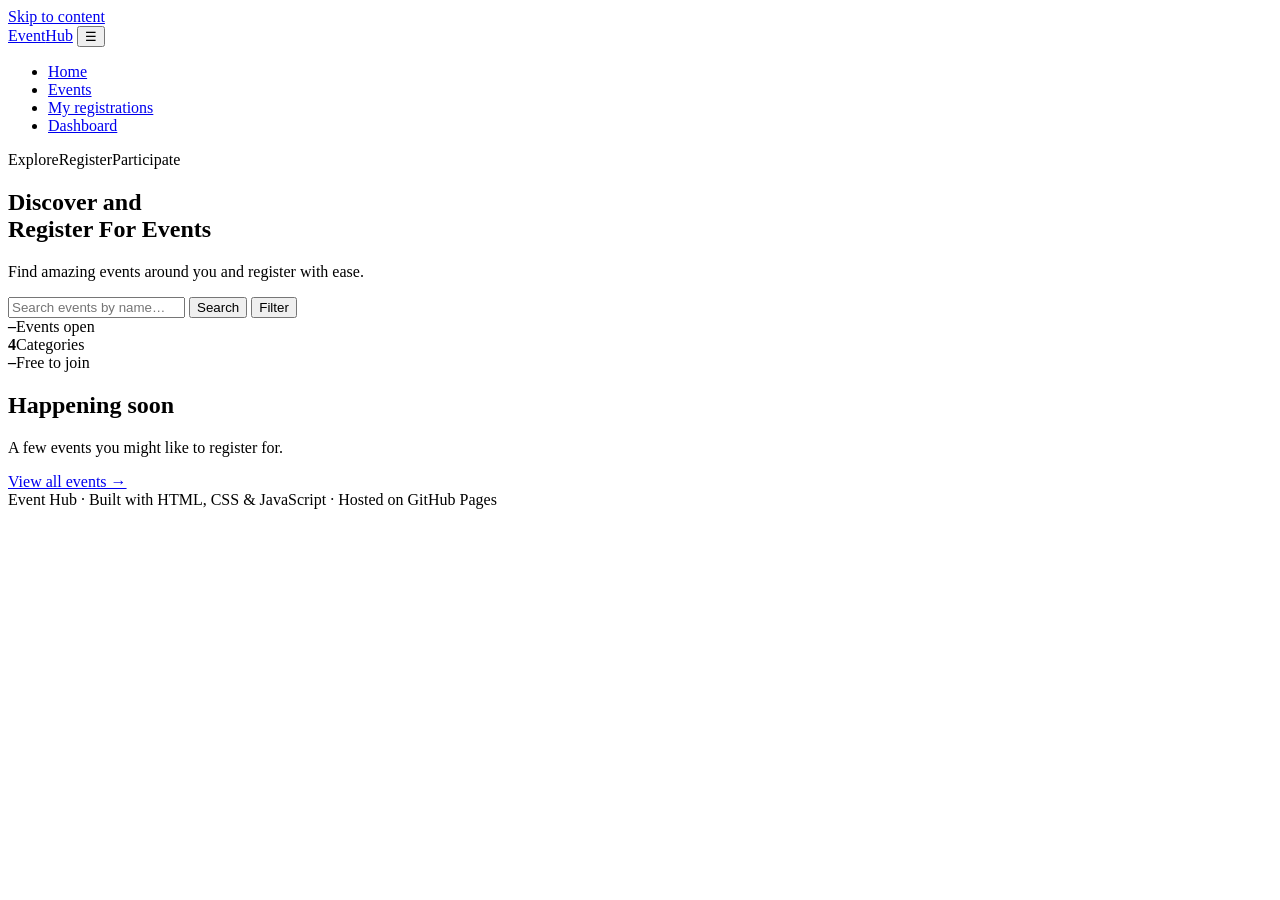
==== index.html @ 88afe70a "Add files via upload" ====
<!DOCTYPE html>
<html lang="en">
<head>
  <meta charset="UTF-8" />
  <meta name="viewport" content="width=device-width, initial-scale=1.0" />
  <title>Event Hub — Discover and Register for Events</title>
  <link rel="stylesheet" href="css/style.css" />
</head>
<body>
  <a class="skip-link" href="#main">Skip to content</a>

  <!-- ===== Navbar ===== -->
  <header class="navbar">
    <div class="nav-inner">
      <a href="index.html" class="brand">Event<span class="dot">Hub</span></a>
      <button class="nav-toggle" aria-label="Toggle menu">☰</button>
      <ul class="nav-links">
        <li><a href="index.html">Home</a></li>
        <li><a href="events.html">Events</a></li>
        <li><a href="my-registrations.html">My registrations</a></li>
        <li><a href="dashboard.html">Dashboard</a></li>
      </ul>
      <div class="nav-actions">
        <!-- filled in by main.js depending on login state -->
      </div>
    </div>
  </header>

  <main id="main">
    <!-- ===== Hero ===== -->
    <section class="hero">
      <div class="hero-inner">
        <p class="eyebrow"><span>Explore</span><span>Register</span><span>Participate</span></p>
        <h1>Discover and<br />Register For <span class="accent">Events</span></h1>
        <p class="lead">Find amazing events around you and register with ease.</p>

        <form class="search-bar" id="heroSearchForm">
          <input type="search" id="heroSearchInput" placeholder="Search events by name…" aria-label="Search events by name" />
          <button type="submit" class="btn btn-primary">Search</button>
          <button type="button" class="btn btn-outline" id="heroFilterBtn">Filter</button>
        </form>

        <div class="hero-stats">
          <div class="stat"><strong id="statTotal">–</strong><span>Events open</span></div>
          <div class="stat"><strong>4</strong><span>Categories</span></div>
          <div class="stat"><strong id="statFree">–</strong><span>Free to join</span></div>
        </div>
      </div>
    </section>

    <!-- ===== Featured events ===== -->
    <section class="section container">
      <div class="section-head">
        <div>
          <h2>Happening soon</h2>
          <p>A few events you might like to register for.</p>
        </div>
        <a href="events.html" class="btn btn-outline btn-sm">View all events →</a>
      </div>
      <div class="event-grid" id="featuredGrid"></div>
    </section>
  </main>

  <footer>Event Hub · Built with HTML, CSS &amp; JavaScript · Hosted on GitHub Pages</footer>

  <script src="js/data.js"></script>
  <script src="js/main.js"></script>
  <script>
    document.addEventListener("DOMContentLoaded", function () {
      // hero stats
      document.getElementById("statTotal").textContent = EVENTS.length;
      document.getElementById("statFree").textContent = EVENTS.filter(function (e) { return e.fee === 0; }).length;

      // hero search -> jump to events page with the query
      document.getElementById("heroSearchForm").addEventListener("submit", function (e) {
        e.preventDefault();
        const q = document.getElementById("heroSearchInput").value.trim();
        window.location.href = "events.html" + (q ? "?q=" + encodeURIComponent(q) : "");
      });
      document.getElementById("heroFilterBtn").addEventListener("click", function () {
        window.location.href = "events.html#filters";
      });

      // featured = next 3 upcoming events by date
      const upcoming = EVENTS.slice().sort(function (a, b) { return new Date(a.date) - new Date(b.date); }).slice(0, 3);
      const grid = document.getElementById("featuredGrid");
      grid.innerHTML = upcoming.map(renderCard).join("");
    });

    function renderCard(ev) {
      return (
        '<div class="event-card">' +
          '<div class="event-thumb">' +
            '<img src="' + ev.image + '" alt="' + ev.name + '" loading="lazy" />' +
            '<span class="cat-tag cat-' + ev.category + '">' + ev.category + "</span>" +
          "</div>" +
          '<div class="event-body">' +
            "<h3>" + ev.name + "</h3>" +
            '<div class="event-meta">' +
              "<span>📅 " + ehFormatDate(ev.date) + "</span>" +
              "<span>📍 " + ev.venue + "</span>" +
            "</div>" +
            '<p class="event-desc">' + ev.description + "</p>" +
            '<div class="event-foot">' +
              '<span class="fee">' + ehFormatFee(ev.fee) + (ev.fee > 0 ? " <small>/ person</small>" : "") + "</span>" +
              '<a class="btn btn-primary btn-sm" href="registration.html?id=' + ev.id + '">Register</a>' +
            "</div>" +
          "</div>" +
        "</div>"
      );
    }
  </script>
</body>
</html>
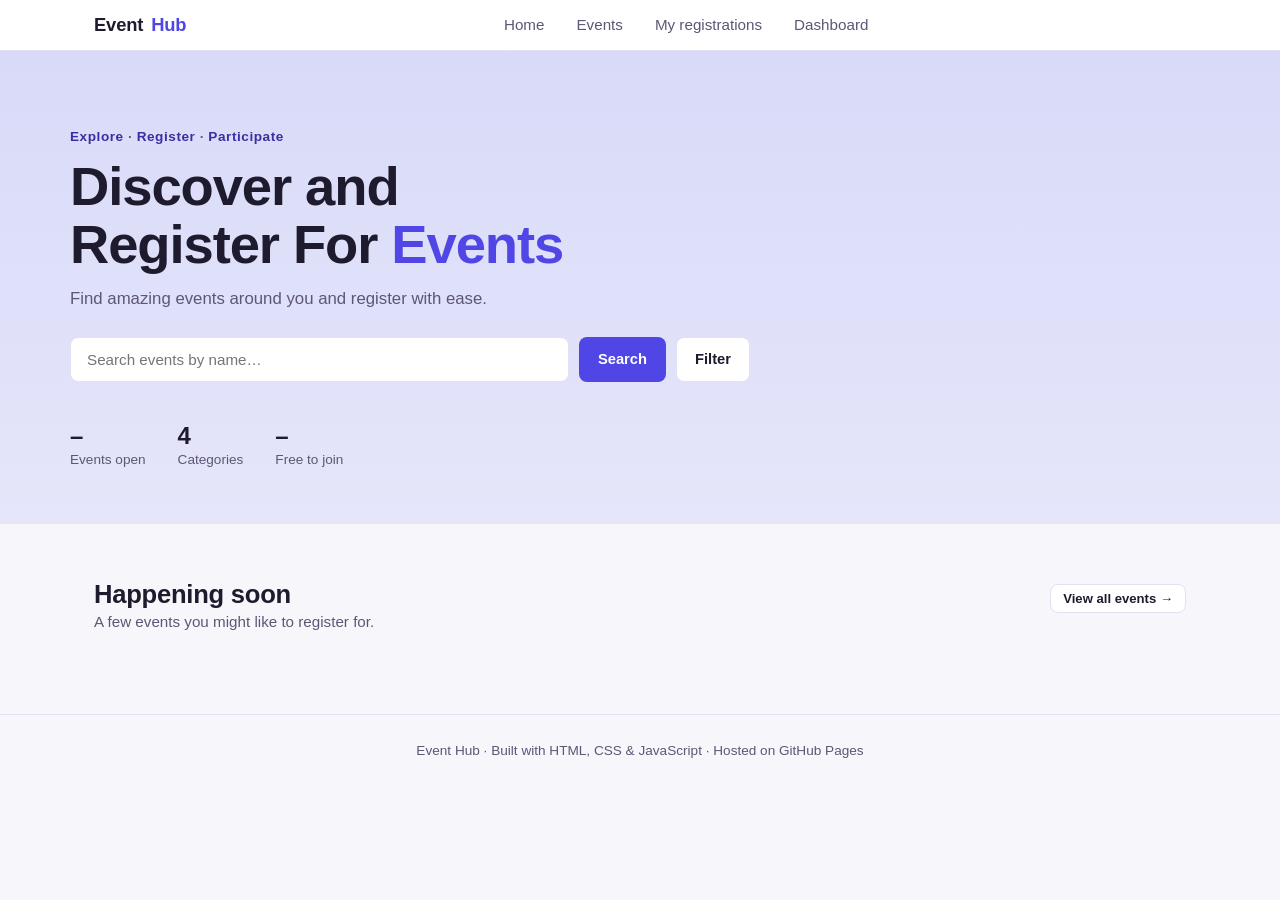
==== commit e334344b: "Update index.html" ====
--- a/index.html
+++ b/index.html
@@ -4,7 +4,7 @@
   <meta charset="UTF-8" />
   <meta name="viewport" content="width=device-width, initial-scale=1.0" />
   <title>Event Hub — Discover and Register for Events</title>
-  <link rel="stylesheet" href="css/style.css" />
+  <link rel="stylesheet" href="style.css" />
 </head>
 <body>
   <a class="skip-link" href="#main">Skip to content</a>
--- a/style.css
+++ b/style.css
@@ -0,0 +1,610 @@
+/* =========================================================
+   EVENT HUB — main stylesheet
+   Palette:
+     --indigo        #4F46E5  (primary actions, links)
+     --indigo-dark    #3730A3  (hover/active)
+     --lavender       #D9DAF8  (hero / soft panels)
+     --paper          #F7F7FB  (page background)
+     --ink            #1E1B2E  (headings/body text)
+     --muted          #5B5775  (secondary text)
+     --line           #E2E1F3  (borders/dividers)
+   Category accents:
+     Technical #2563EB   Cultural #DB2777   Sports #059669   Workshop #D97706
+   Type:
+     Display -> Poppins (headings, nav brand, buttons)
+     Body    -> Inter   (paragraphs, form fields, labels)
+   ========================================================= */
+
+@import url('https://fonts.googleapis.com/css2?family=Poppins:wght@500;600;700;800&family=Inter:wght@400;500;600;700&display=swap');
+
+:root {
+  --indigo: #4F46E5;
+  --indigo-dark: #3730A3;
+  --indigo-light: #EEF0FD;
+  --lavender: #D9DAF8;
+  --paper: #F7F7FB;
+  --ink: #1E1B2E;
+  --muted: #5B5775;
+  --line: #E2E1F3;
+  --white: #FFFFFF;
+  --danger: #DC2626;
+  --success: #059669;
+
+  --cat-technical: #2563EB;
+  --cat-cultural: #DB2777;
+  --cat-sports: #059669;
+  --cat-workshop: #D97706;
+
+  --radius: 12px;
+  --radius-sm: 8px;
+  --shadow: 0 4px 14px rgba(31, 28, 70, 0.08);
+  --shadow-lg: 0 12px 30px rgba(31, 28, 70, 0.14);
+}
+
+* { box-sizing: border-box; }
+
+html { scroll-behavior: smooth; }
+
+body {
+  margin: 0;
+  font-family: 'Inter', sans-serif;
+  color: var(--ink);
+  background: var(--paper);
+  -webkit-font-smoothing: antialiased;
+}
+
+h1, h2, h3, h4, .brand, .btn, nav a {
+  font-family: 'Poppins', sans-serif;
+}
+
+a { color: inherit; text-decoration: none; }
+
+img { max-width: 100%; display: block; }
+
+.container {
+  max-width: 1140px;
+  margin: 0 auto;
+  padding: 0 24px;
+}
+
+/* ---------- Skip link / focus ---------- */
+.skip-link {
+  position: absolute;
+  left: -999px;
+  top: 0;
+  background: var(--indigo);
+  color: #fff;
+  padding: 8px 14px;
+  border-radius: 0 0 8px 0;
+  z-index: 200;
+}
+.skip-link:focus { left: 0; }
+
+:focus-visible {
+  outline: 3px solid var(--indigo);
+  outline-offset: 2px;
+}
+
+/* ---------- Navbar ---------- */
+.navbar {
+  background: var(--white);
+  border-bottom: 1px solid var(--line);
+  position: sticky;
+  top: 0;
+  z-index: 100;
+}
+.nav-inner {
+  display: flex;
+  align-items: center;
+  justify-content: space-between;
+  padding: 14px 24px;
+  max-width: 1140px;
+  margin: 0 auto;
+  gap: 16px;
+}
+.brand {
+  display: flex;
+  align-items: center;
+  gap: 8px;
+  font-weight: 700;
+  font-size: 1.15rem;
+  letter-spacing: -0.01em;
+  white-space: nowrap;
+}
+.brand .dot { color: var(--indigo); }
+
+.nav-links {
+  display: flex;
+  align-items: center;
+  gap: 28px;
+  list-style: none;
+  margin: 0;
+  padding: 0;
+  flex: 1;
+  justify-content: center;
+}
+.nav-links a {
+  font-weight: 500;
+  font-size: 0.95rem;
+  color: var(--muted);
+  padding: 6px 2px;
+  border-bottom: 2px solid transparent;
+  transition: color .15s, border-color .15s;
+}
+.nav-links a:hover { color: var(--ink); }
+.nav-links a.active { color: var(--indigo); border-bottom-color: var(--indigo); }
+
+.nav-actions { display: flex; align-items: center; gap: 10px; }
+
+.nav-toggle {
+  display: none;
+  background: none;
+  border: 1px solid var(--line);
+  border-radius: var(--radius-sm);
+  width: 38px; height: 38px;
+  font-size: 1.1rem;
+  cursor: pointer;
+}
+
+.user-chip {
+  display: flex;
+  align-items: center;
+  gap: 8px;
+  font-size: 0.9rem;
+  font-weight: 600;
+  color: var(--ink);
+}
+.user-chip .avatar {
+  width: 28px; height: 28px;
+  border-radius: 50%;
+  background: var(--indigo);
+  color: #fff;
+  display: flex; align-items: center; justify-content: center;
+  font-size: 0.8rem;
+  font-family: 'Poppins', sans-serif;
+}
+
+@media (max-width: 860px) {
+  .nav-toggle { display: inline-flex; align-items:center; justify-content:center; }
+  .nav-links {
+    position: absolute;
+    top: 64px; left: 0; right: 0;
+    background: var(--white);
+    border-bottom: 1px solid var(--line);
+    flex-direction: column;
+    align-items: flex-start;
+    padding: 14px 24px;
+    gap: 14px;
+    display: none;
+  }
+  .nav-links.open { display: flex; }
+  .nav-actions.open { display: flex; }
+}
+
+/* ---------- Buttons ---------- */
+.btn {
+  display: inline-flex;
+  align-items: center;
+  justify-content: center;
+  gap: 6px;
+  font-weight: 600;
+  font-size: 0.92rem;
+  padding: 10px 18px;
+  border-radius: var(--radius-sm);
+  border: 1px solid transparent;
+  cursor: pointer;
+  transition: transform .08s ease, box-shadow .15s ease, background .15s ease;
+  line-height: 1;
+}
+.btn:active { transform: translateY(1px); }
+
+.btn-primary { background: var(--indigo); color: #fff; }
+.btn-primary:hover { background: var(--indigo-dark); box-shadow: var(--shadow); }
+
+.btn-outline { background: var(--white); color: var(--ink); border-color: var(--line); }
+.btn-outline:hover { border-color: var(--indigo); color: var(--indigo); }
+
+.btn-ghost { background: transparent; color: var(--muted); border-color: var(--line); }
+.btn-ghost:hover { color: var(--ink); border-color: var(--ink); }
+
+.btn-danger { background: var(--white); color: var(--danger); border-color: #FBD5D5; }
+.btn-danger:hover { background: #FEF2F2; }
+
+.btn-block { width: 100%; }
+.btn-sm { padding: 7px 12px; font-size: 0.82rem; }
+
+/* ---------- Hero ---------- */
+.hero {
+  background: linear-gradient(180deg, var(--lavender) 0%, #E5E6FA 100%);
+  padding: 64px 24px 56px;
+}
+.hero-inner { max-width: 1140px; margin: 0 auto; }
+.eyebrow {
+  font-weight: 600;
+  font-size: 0.85rem;
+  color: var(--indigo-dark);
+  letter-spacing: 0.04em;
+  margin-bottom: 14px;
+}
+.eyebrow span:not(:last-child)::after { content: " · "; color: var(--muted); }
+
+.hero h1 {
+  font-size: clamp(2.1rem, 5vw, 3.4rem);
+  line-height: 1.08;
+  margin: 0 0 14px;
+  font-weight: 800;
+  letter-spacing: -0.02em;
+  max-width: 720px;
+}
+.hero h1 .accent { color: var(--indigo); }
+
+.hero p.lead {
+  font-size: 1.05rem;
+  color: var(--muted);
+  max-width: 520px;
+  margin: 0 0 28px;
+}
+
+.search-bar {
+  display: flex;
+  gap: 10px;
+  max-width: 680px;
+  flex-wrap: wrap;
+}
+.search-bar input[type="search"] {
+  flex: 1;
+  min-width: 200px;
+  padding: 13px 16px;
+  border-radius: var(--radius-sm);
+  border: 1px solid var(--line);
+  font-size: 0.95rem;
+  font-family: 'Inter', sans-serif;
+  background: var(--white);
+}
+.search-bar input[type="search"]:focus { border-color: var(--indigo); }
+
+.hero-stats {
+  display: flex;
+  gap: 32px;
+  margin-top: 40px;
+  flex-wrap: wrap;
+}
+.hero-stats .stat strong {
+  display: block;
+  font-size: 1.5rem;
+  font-family: 'Poppins', sans-serif;
+  color: var(--ink);
+}
+.hero-stats .stat span {
+  font-size: 0.85rem;
+  color: var(--muted);
+}
+
+/* ---------- Sections ---------- */
+.section { padding: 56px 24px; }
+.section-head {
+  display: flex;
+  align-items: baseline;
+  justify-content: space-between;
+  gap: 16px;
+  margin-bottom: 28px;
+  flex-wrap: wrap;
+}
+.section-head h2 {
+  font-size: 1.6rem;
+  margin: 0;
+  font-weight: 700;
+  letter-spacing: -0.01em;
+}
+.section-head p { color: var(--muted); margin: 4px 0 0; font-size: 0.95rem; }
+
+/* ---------- Category filters ---------- */
+.filter-row {
+  display: flex;
+  gap: 10px;
+  flex-wrap: wrap;
+  margin-bottom: 28px;
+}
+.chip {
+  border: 1px solid var(--line);
+  background: var(--white);
+  color: var(--muted);
+  padding: 8px 16px;
+  border-radius: 999px;
+  font-size: 0.85rem;
+  font-weight: 600;
+  cursor: pointer;
+  font-family: 'Poppins', sans-serif;
+  transition: all .15s ease;
+}
+.chip:hover { border-color: var(--indigo); color: var(--indigo); }
+.chip.active { background: var(--indigo); border-color: var(--indigo); color: #fff; }
+
+/* ---------- Event grid / cards ---------- */
+.event-grid {
+  display: grid;
+  grid-template-columns: repeat(auto-fill, minmax(270px, 1fr));
+  gap: 22px;
+}
+.event-card {
+  background: var(--white);
+  border: 1px solid var(--line);
+  border-radius: var(--radius);
+  overflow: hidden;
+  display: flex;
+  flex-direction: column;
+  transition: box-shadow .2s ease, transform .2s ease;
+}
+.event-card:hover { box-shadow: var(--shadow-lg); transform: translateY(-2px); }
+
+.event-thumb { position: relative; aspect-ratio: 16/9; overflow: hidden; background: var(--indigo-light); }
+.event-thumb img { width: 100%; height: 100%; object-fit: cover; }
+
+.cat-tag {
+  position: absolute;
+  top: 10px; left: 10px;
+  font-size: 0.72rem;
+  font-weight: 700;
+  font-family: 'Poppins', sans-serif;
+  padding: 4px 10px;
+  border-radius: 999px;
+  color: #fff;
+  text-transform: uppercase;
+  letter-spacing: 0.03em;
+}
+.cat-Technical { background: var(--cat-technical); }
+.cat-Cultural { background: var(--cat-cultural); }
+.cat-Sports { background: var(--cat-sports); }
+.cat-Workshop { background: var(--cat-workshop); }
+
+.countdown-badge {
+  position: absolute;
+  bottom: 10px; right: 10px;
+  background: rgba(30,27,46,0.78);
+  color: #fff;
+  font-size: 0.72rem;
+  font-weight: 600;
+  padding: 5px 9px;
+  border-radius: var(--radius-sm);
+  font-family: 'Poppins', sans-serif;
+  letter-spacing: 0.01em;
+}
+
+.event-body { padding: 16px 18px 18px; display: flex; flex-direction: column; gap: 8px; flex: 1; }
+.event-body h3 { margin: 0; font-size: 1.05rem; line-height: 1.3; }
+.event-meta { display: flex; flex-direction: column; gap: 4px; font-size: 0.84rem; color: var(--muted); }
+.event-meta span { display: flex; align-items: center; gap: 6px; }
+.event-desc { font-size: 0.88rem; color: var(--muted); line-height: 1.5; margin: 2px 0 0; flex: 1; }
+
+.event-foot {
+  display: flex;
+  align-items: center;
+  justify-content: space-between;
+  margin-top: 10px;
+  padding-top: 12px;
+  border-top: 1px solid var(--line);
+}
+.fee { font-weight: 700; font-family: 'Poppins', sans-serif; color: var(--ink); }
+.fee small { font-weight: 500; color: var(--muted); font-family: 'Inter', sans-serif; }
+
+.empty-state {
+  text-align: center;
+  padding: 60px 20px;
+  color: var(--muted);
+}
+.empty-state .glyph { font-size: 2.2rem; margin-bottom: 10px; }
+
+/* ---------- Gallery ---------- */
+.gallery-grid {
+  display: grid;
+  grid-template-columns: repeat(auto-fill, minmax(150px, 1fr));
+  gap: 12px;
+}
+.gallery-grid img {
+  width: 100%;
+  aspect-ratio: 1/1;
+  object-fit: cover;
+  border-radius: var(--radius-sm);
+  cursor: zoom-in;
+  transition: opacity .15s;
+}
+.gallery-grid img:hover { opacity: 0.85; }
+
+.lightbox {
+  position: fixed; inset: 0;
+  background: rgba(20,18,38,0.85);
+  display: none;
+  align-items: center;
+  justify-content: center;
+  z-index: 300;
+  padding: 24px;
+}
+.lightbox.open { display: flex; }
+.lightbox img { max-width: 90vw; max-height: 85vh; border-radius: var(--radius); }
+.lightbox-close {
+  position: absolute; top: 22px; right: 26px;
+  background: rgba(255,255,255,0.15);
+  color: #fff; border: none;
+  width: 38px; height: 38px;
+  border-radius: 50%;
+  font-size: 1.1rem;
+  cursor: pointer;
+}
+
+/* ---------- Forms / Auth cards ---------- */
+.auth-wrap {
+  min-height: calc(100vh - 65px);
+  display: flex;
+  align-items: center;
+  justify-content: center;
+  padding: 40px 20px;
+  background: var(--paper);
+}
+.auth-card {
+  background: var(--white);
+  border: 1px solid var(--line);
+  border-radius: var(--radius);
+  box-shadow: var(--shadow);
+  padding: 36px 32px;
+  max-width: 400px;
+  width: 100%;
+}
+.auth-card h1 { font-size: 1.5rem; margin: 0 0 6px; }
+.auth-card .subhead { color: var(--muted); font-size: 0.9rem; margin: 0 0 24px; }
+
+.field { margin-bottom: 16px; }
+.field label {
+  display: block;
+  font-size: 0.85rem;
+  font-weight: 600;
+  margin-bottom: 6px;
+}
+.field input, .field select, .field textarea {
+  width: 100%;
+  padding: 11px 13px;
+  border: 1px solid var(--line);
+  border-radius: var(--radius-sm);
+  font-family: 'Inter', sans-serif;
+  font-size: 0.92rem;
+  background: var(--white);
+  color: var(--ink);
+}
+.field input:focus, .field select:focus, .field textarea:focus { border-color: var(--indigo); }
+.field-hint { font-size: 0.78rem; color: var(--muted); margin-top: 4px; }
+.field-error { font-size: 0.78rem; color: var(--danger); margin-top: 4px; display: none; }
+
+.form-msg {
+  display: none;
+  padding: 11px 14px;
+  border-radius: var(--radius-sm);
+  font-size: 0.88rem;
+  margin-bottom: 16px;
+}
+.form-msg.show { display: block; }
+.form-msg.success { background: #ECFDF5; color: #065F46; border: 1px solid #A7F3D0; }
+.form-msg.error { background: #FEF2F2; color: #991B1B; border: 1px solid #FECACA; }
+
+.auth-foot { margin-top: 18px; font-size: 0.88rem; color: var(--muted); text-align: center; }
+.auth-foot a { color: var(--indigo); font-weight: 600; }
+
+/* ---------- Registration page ---------- */
+.reg-layout {
+  display: grid;
+  grid-template-columns: 1fr 1.2fr;
+  gap: 32px;
+  align-items: start;
+}
+@media (max-width: 820px) { .reg-layout { grid-template-columns: 1fr; } }
+
+.reg-summary {
+  background: var(--white);
+  border: 1px solid var(--line);
+  border-radius: var(--radius);
+  overflow: hidden;
+}
+.reg-summary img { width: 100%; aspect-ratio: 16/9; object-fit: cover; }
+.reg-summary .body { padding: 18px 20px; }
+.reg-summary h2 { margin: 0 0 10px; font-size: 1.2rem; }
+
+.reg-form-card {
+  background: var(--white);
+  border: 1px solid var(--line);
+  border-radius: var(--radius);
+  padding: 28px 26px;
+}
+
+.success-panel {
+  text-align: center;
+  padding: 40px 20px;
+}
+.success-panel .glyph {
+  width: 64px; height: 64px;
+  border-radius: 50%;
+  background: #ECFDF5;
+  color: var(--success);
+  display: flex; align-items: center; justify-content: center;
+  font-size: 1.8rem;
+  margin: 0 auto 16px;
+}
+
+/* ---------- My Registrations ---------- */
+.reg-row {
+  background: var(--white);
+  border: 1px solid var(--line);
+  border-radius: var(--radius);
+  padding: 18px 20px;
+  display: flex;
+  gap: 16px;
+  align-items: center;
+  margin-bottom: 14px;
+  flex-wrap: wrap;
+}
+.reg-row img { width: 84px; height: 64px; object-fit: cover; border-radius: var(--radius-sm); flex-shrink: 0; }
+.reg-row .info { flex: 1; min-width: 180px; }
+.reg-row .info h3 { margin: 0 0 4px; font-size: 1rem; }
+.reg-row .info .meta { font-size: 0.82rem; color: var(--muted); }
+.reg-row .actions { display: flex; gap: 8px; }
+.reg-details {
+  flex-basis: 100%;
+  border-top: 1px solid var(--line);
+  margin-top: 12px;
+  padding-top: 12px;
+  font-size: 0.86rem;
+  color: var(--muted);
+  display: none;
+}
+.reg-details.show { display: block; }
+
+/* ---------- Dashboard ---------- */
+.dash-grid {
+  display: grid;
+  grid-template-columns: repeat(auto-fit, minmax(180px, 1fr));
+  gap: 18px;
+  margin-bottom: 36px;
+}
+.dash-stat {
+  background: var(--white);
+  border: 1px solid var(--line);
+  border-radius: var(--radius);
+  padding: 20px;
+}
+.dash-stat .num { font-size: 1.9rem; font-weight: 800; font-family: 'Poppins', sans-serif; color: var(--indigo); }
+.dash-stat .label { font-size: 0.85rem; color: var(--muted); margin-top: 4px; }
+
+.profile-card {
+  background: var(--white);
+  border: 1px solid var(--line);
+  border-radius: var(--radius);
+  padding: 24px;
+  display: flex;
+  align-items: center;
+  gap: 16px;
+  margin-bottom: 30px;
+  flex-wrap: wrap;
+}
+.profile-card .avatar-lg {
+  width: 56px; height: 56px;
+  border-radius: 50%;
+  background: var(--indigo);
+  color: #fff;
+  display: flex; align-items: center; justify-content: center;
+  font-size: 1.3rem;
+  font-family: 'Poppins', sans-serif;
+}
+.profile-card .name { font-weight: 700; font-size: 1.1rem; }
+.profile-card .email { color: var(--muted); font-size: 0.88rem; }
+.profile-card .spacer { flex: 1; }
+
+/* ---------- Footer ---------- */
+footer {
+  border-top: 1px solid var(--line);
+  padding: 28px 24px;
+  text-align: center;
+  color: var(--muted);
+  font-size: 0.85rem;
+}
+
+/* ---------- Utility ---------- */
+.text-center { text-align: center; }
+.mt-0 { margin-top: 0; }
+.hidden { display: none !important; }
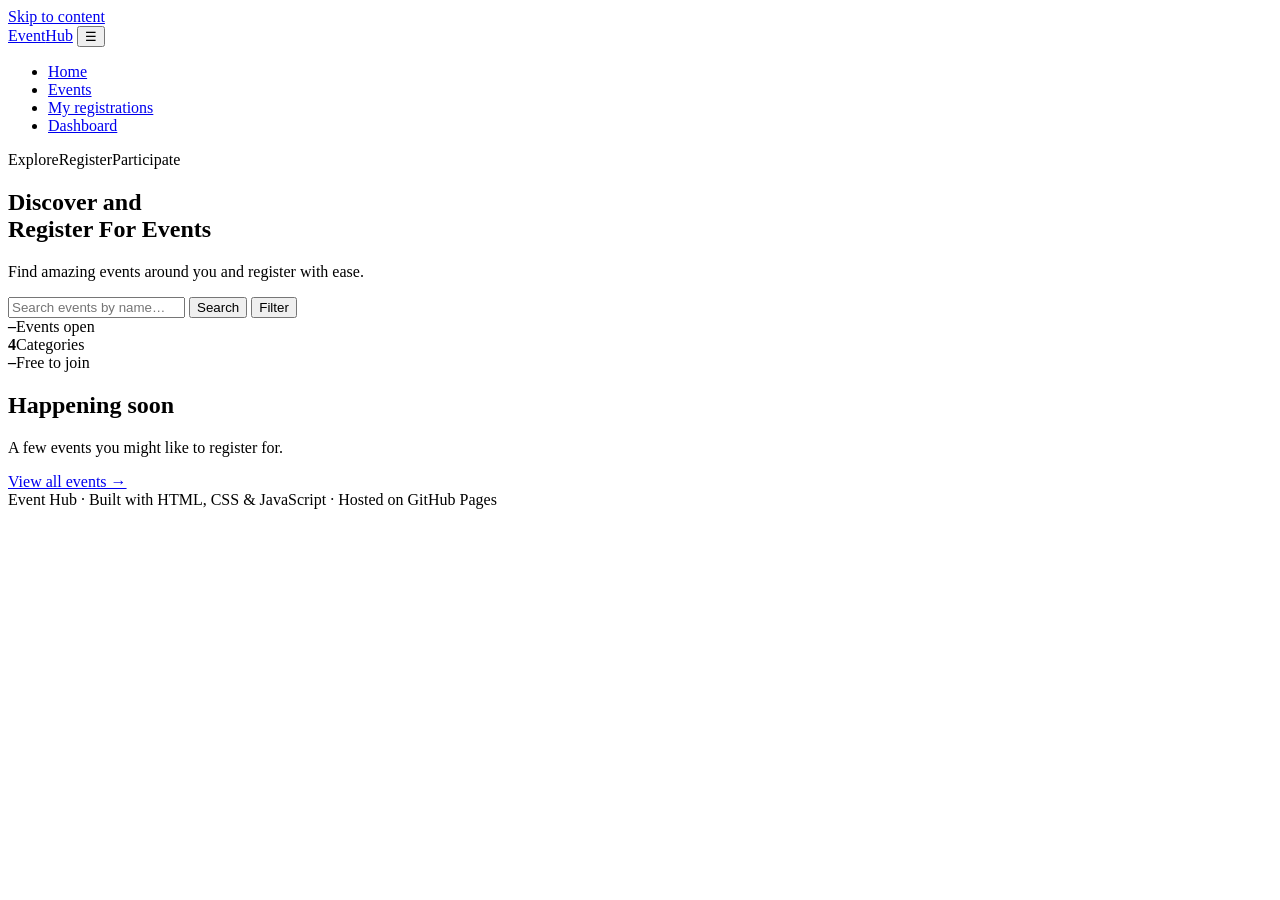
==== commit e8bdef42: "Update index.html" ====
--- a/index.html
+++ b/index.html
@@ -4,7 +4,7 @@
   <meta charset="UTF-8" />
   <meta name="viewport" content="width=device-width, initial-scale=1.0" />
   <title>Event Hub — Discover and Register for Events</title>
-  <link rel="stylesheet" href="style.css" />
+  <link rel="stylesheet" href="css/style.css" />
 </head>
 <body>
   <a class="skip-link" href="#main">Skip to content</a>
